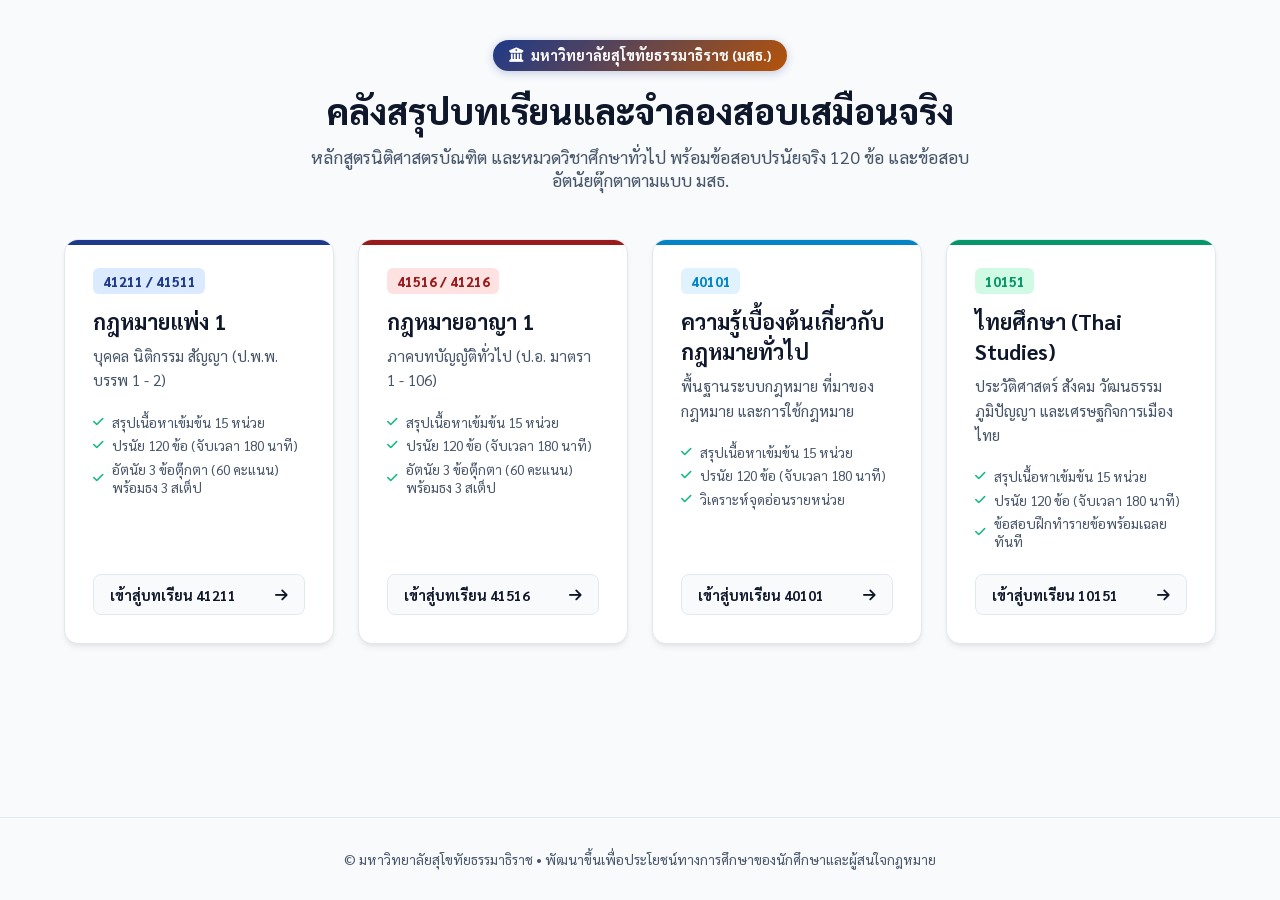
==== index.html @ d1eff7e3 "feat: complete STOU law interactive exam apps (40101, 10151, 41516, 41211)" ====
<!DOCTYPE html>
<html lang="th" data-theme="light">
<head>
  <meta charset="UTF-8">
  <meta name="viewport" content="width=device-width, initial-scale=1.0">
  <title>ศูนย์รวมสื่อสรุปบทเรียนและคลังข้อสอบ มสธ. (นิติศาสตร์ & หมวดศึกษาทั่วไป)</title>
  
  <link rel="preconnect" href="https://fonts.googleapis.com">
  <link rel="preconnect" href="https://fonts.gstatic.com" crossorigin>
  <link href="https://fonts.googleapis.com/css2?family=Prompt:wght@400;600;700;800&family=Sarabun:wght@300;400;500;600;700&display=swap" rel="stylesheet">
  <link rel="stylesheet" href="https://cdnjs.cloudflare.com/ajax/libs/font-awesome/6.4.0/css/all.min.css">
  
  <style>
    :root {
      --primary: #1e3a8a;
      --bg: #f8fafc;
      --card: #ffffff;
      --border: #e2e8f0;
      --text: #0f172a;
      --muted: #475569;
      --radius: 14px;
      --shadow: 0 4px 6px -1px rgba(0,0,0,0.07), 0 2px 4px -2px rgba(0,0,0,0.05);
      --font: 'Sarabun', sans-serif;
    }
    [data-theme="dark"] {
      --bg: #0b0f19;
      --card: #131b2e;
      --border: #2d3748;
      --text: #f1f5f9;
      --muted: #94a3b8;
    }
    * { box-sizing: border-box; margin: 0; padding: 0; font-family: var(--font); }
    body { background-color: var(--bg); color: var(--text); min-height: 100vh; display: flex; flex-direction: column; }
    .container { max-width: 1200px; margin: 0 auto; padding: 2.5rem 1.5rem; width: 100%; flex: 1; }
    .header { text-align: center; margin-bottom: 3rem; }
    .badge-hub { display: inline-flex; align-items: center; gap: 0.5rem; background: linear-gradient(135deg, #1e3a8a, #b45309); color: #fff; padding: 0.4rem 1rem; border-radius: 9999px; font-weight: 700; font-size: 0.9rem; margin-bottom: 1rem; box-shadow: 0 2px 8px rgba(30,58,138,0.25); }
    .header h1 { font-size: 2.2rem; margin-bottom: 0.75rem; font-weight: 800; }
    .header p { color: var(--muted); font-size: 1.1rem; max-width: 680px; margin: 0 auto; }
    .grid { display: grid; grid-template-columns: repeat(auto-fit, minmax(270px, 1fr)); gap: 1.5rem; }
    .course-card { background-color: var(--card); border: 1px solid var(--border); border-radius: var(--radius); padding: 1.75rem; text-decoration: none; color: inherit; box-shadow: var(--shadow); transition: all 0.25s ease; display: flex; flex-direction: column; justify-content: space-between; position: relative; overflow: hidden; }
    .course-card:hover { transform: translateY(-4px); box-shadow: 0 12px 20px -5px rgba(0,0,0,0.12); border-color: var(--primary); }
    .course-card::before { content: ""; position: absolute; top: 0; left: 0; right: 0; height: 5px; }
    .c-41211::before { background: #1e3a8a; }
    .c-41516::before { background: #991b1b; }
    .c-40101::before { background: #0284c7; }
    .c-10151::before { background: #059669; }
    .code-tag { font-size: 0.85rem; font-weight: 800; padding: 0.25rem 0.6rem; border-radius: 6px; display: inline-block; margin-bottom: 0.75rem; }
    .c-41211 .code-tag { background: #dbeafe; color: #1e3a8a; }
    .c-41516 .code-tag { background: #fee2e2; color: #991b1b; }
    .c-40101 .code-tag { background: #e0f2fe; color: #0284c7; }
    .c-10151 .code-tag { background: #d1fae5; color: #059669; }
    .course-card h2 { font-size: 1.35rem; margin-bottom: 0.5rem; font-weight: 700; line-height: 1.4; }
    .course-card p { font-size: 0.95rem; color: var(--muted); line-height: 1.6; margin-bottom: 1.25rem; }
    .features-list { list-style: none; font-size: 0.85rem; color: var(--muted); margin-bottom: 1.5rem; }
    .features-list li { margin-bottom: 0.35rem; display: flex; align-items: center; gap: 0.5rem; }
    .features-list li i { font-size: 0.75rem; color: #10b981; }
    .enter-btn { display: inline-flex; align-items: center; justify-content: space-between; background: var(--bg); border: 1px solid var(--border); padding: 0.65rem 1rem; border-radius: 8px; font-weight: 700; font-size: 0.9rem; transition: all 0.2s; }
    .course-card:hover .enter-btn { background: var(--primary); color: #fff; border-color: var(--primary); }
    footer { text-align: center; padding: 2rem; border-top: 1px solid var(--border); font-size: 0.85rem; color: var(--muted); }
  </style>
</head>
<body>

  <div class="container">
    <div class="header">
      <div class="badge-hub">
        <i class="fas fa-university"></i> มหาวิทยาลัยสุโขทัยธรรมาธิราช (มสธ.)
      </div>
      <h1>คลังสรุปบทเรียนและจำลองสอบเสมือนจริง</h1>
      <p>หลักสูตรนิติศาสตรบัณฑิต และหมวดวิชาศึกษาทั่วไป พร้อมข้อสอบปรนัยจริง 120 ข้อ และข้อสอบอัตนัยตุ๊กตาตามแบบ มสธ.</p>
    </div>

    <div class="grid">
      <!-- 41211 Civil Law 1 -->
      <a href="41211-civil-law-1/index.html" class="course-card c-41211">
        <div>
          <span class="code-tag">41211 / 41511</span>
          <h2>กฎหมายแพ่ง 1</h2>
          <p>บุคคล นิติกรรม สัญญา (ป.พ.พ. บรรพ 1 - 2)</p>
          <ul class="features-list">
            <li><i class="fas fa-check"></i> สรุปเนื้อหาเข้มข้น 15 หน่วย</li>
            <li><i class="fas fa-check"></i> ปรนัย 120 ข้อ (จับเวลา 180 นาที)</li>
            <li><i class="fas fa-check"></i> อัตนัย 3 ข้อตุ๊กตา (60 คะแนน) พร้อมธง 3 สเต็ป</li>
          </ul>
        </div>
        <div class="enter-btn">
          <span>เข้าสู่บทเรียน 41211</span>
          <i class="fas fa-arrow-right"></i>
        </div>
      </a>

      <!-- 41516 Criminal Law 1 -->
      <a href="41516-criminal-law-1/index.html" class="course-card c-41516">
        <div>
          <span class="code-tag">41516 / 41216</span>
          <h2>กฎหมายอาญา 1</h2>
          <p>ภาคบทบัญญัติทั่วไป (ป.อ. มาตรา 1 - 106)</p>
          <ul class="features-list">
            <li><i class="fas fa-check"></i> สรุปเนื้อหาเข้มข้น 15 หน่วย</li>
            <li><i class="fas fa-check"></i> ปรนัย 120 ข้อ (จับเวลา 180 นาที)</li>
            <li><i class="fas fa-check"></i> อัตนัย 3 ข้อตุ๊กตา (60 คะแนน) พร้อมธง 3 สเต็ป</li>
          </ul>
        </div>
        <div class="enter-btn">
          <span>เข้าสู่บทเรียน 41516</span>
          <i class="fas fa-arrow-right"></i>
        </div>
      </a>

      <!-- 40101 General Law Knowledge -->
      <a href="40101 general law knowledge/index.html" class="course-card c-40101">
        <div>
          <span class="code-tag">40101</span>
          <h2>ความรู้เบื้องต้นเกี่ยวกับกฎหมายทั่วไป</h2>
          <p>พื้นฐานระบบกฎหมาย ที่มาของกฎหมาย และการใช้กฎหมาย</p>
          <ul class="features-list">
            <li><i class="fas fa-check"></i> สรุปเนื้อหาเข้มข้น 15 หน่วย</li>
            <li><i class="fas fa-check"></i> ปรนัย 120 ข้อ (จับเวลา 180 นาที)</li>
            <li><i class="fas fa-check"></i> วิเคราะห์จุดอ่อนรายหน่วย</li>
          </ul>
        </div>
        <div class="enter-btn">
          <span>เข้าสู่บทเรียน 40101</span>
          <i class="fas fa-arrow-right"></i>
        </div>
      </a>

      <!-- 10151 Thai Studies -->
      <a href="10151-thai-studies/index.html" class="course-card c-10151">
        <div>
          <span class="code-tag">10151</span>
          <h2>ไทยศึกษา (Thai Studies)</h2>
          <p>ประวัติศาสตร์ สังคม วัฒนธรรม ภูมิปัญญา และเศรษฐกิจการเมืองไทย</p>
          <ul class="features-list">
            <li><i class="fas fa-check"></i> สรุปเนื้อหาเข้มข้น 15 หน่วย</li>
            <li><i class="fas fa-check"></i> ปรนัย 120 ข้อ (จับเวลา 180 นาที)</li>
            <li><i class="fas fa-check"></i> ข้อสอบฝึกทำรายข้อพร้อมเฉลยทันที</li>
          </ul>
        </div>
        <div class="enter-btn">
          <span>เข้าสู่บทเรียน 10151</span>
          <i class="fas fa-arrow-right"></i>
        </div>
      </a>
    </div>
  </div>

  <footer>
    <p>© มหาวิทยาลัยสุโขทัยธรรมาธิราช • พัฒนาขึ้นเพื่อประโยชน์ทางการศึกษาของนักศึกษาและผู้สนใจกฎหมาย</p>
  </footer>

</body>
</html>
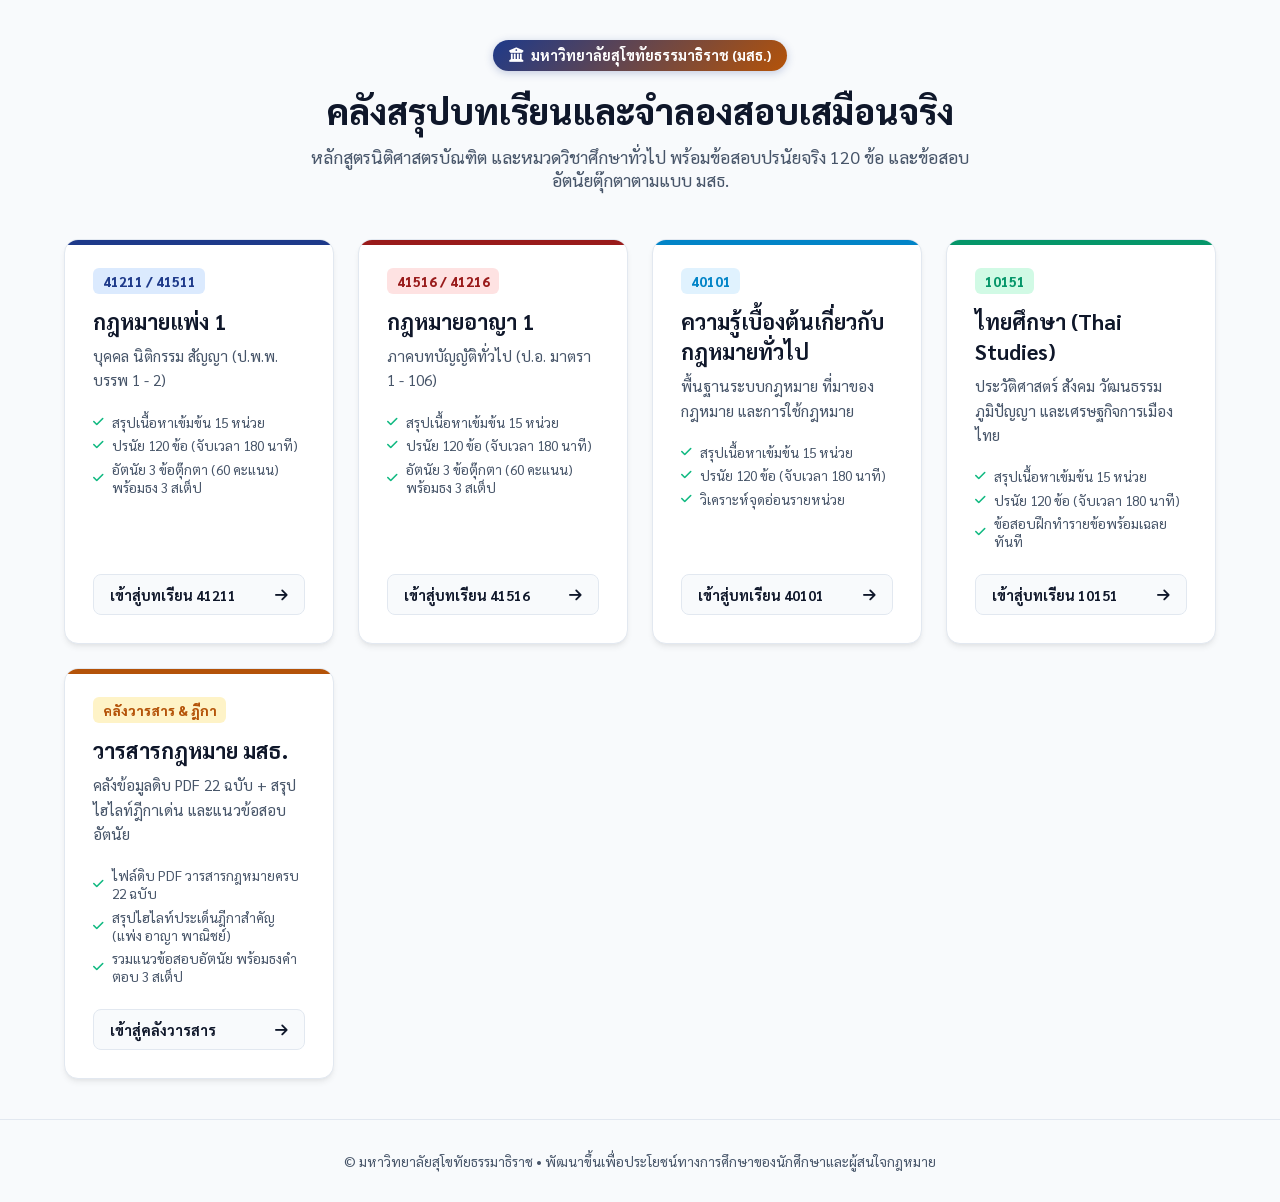
==== commit fb760f9e: "Add STOU Law Journals (22 PDF raw files, interactive index page, and case highlights summary)" ====
--- a/index.html
+++ b/index.html
@@ -44,11 +44,13 @@
     .c-41516::before { background: #991b1b; }
     .c-40101::before { background: #0284c7; }
     .c-10151::before { background: #059669; }
+    .c-journal::before { background: #b45309; }
     .code-tag { font-size: 0.85rem; font-weight: 800; padding: 0.25rem 0.6rem; border-radius: 6px; display: inline-block; margin-bottom: 0.75rem; }
     .c-41211 .code-tag { background: #dbeafe; color: #1e3a8a; }
     .c-41516 .code-tag { background: #fee2e2; color: #991b1b; }
     .c-40101 .code-tag { background: #e0f2fe; color: #0284c7; }
     .c-10151 .code-tag { background: #d1fae5; color: #059669; }
+    .c-journal .code-tag { background: #fef3c7; color: #b45309; }
     .course-card h2 { font-size: 1.35rem; margin-bottom: 0.5rem; font-weight: 700; line-height: 1.4; }
     .course-card p { font-size: 0.95rem; color: var(--muted); line-height: 1.6; margin-bottom: 1.25rem; }
     .features-list { list-style: none; font-size: 0.85rem; color: var(--muted); margin-bottom: 1.5rem; }
@@ -142,6 +144,24 @@
           <i class="fas fa-arrow-right"></i>
         </div>
       </a>
+
+      <!-- STOU Law Journals -->
+      <a href="stou-law-journals/index.html" class="course-card c-journal">
+        <div>
+          <span class="code-tag">คลังวารสาร & ฎีกา</span>
+          <h2>วารสารกฎหมาย มสธ.</h2>
+          <p>คลังข้อมูลดิบ PDF 22 ฉบับ + สรุปไฮไลท์ฎีกาเด่น และแนวข้อสอบอัตนัย</p>
+          <ul class="features-list">
+            <li><i class="fas fa-check"></i> ไฟล์ดิบ PDF วารสารกฎหมายครบ 22 ฉบับ</li>
+            <li><i class="fas fa-check"></i> สรุปไฮไลท์ประเด็นฎีกาสำคัญ (แพ่ง อาญา พาณิชย์)</li>
+            <li><i class="fas fa-check"></i> รวมแนวข้อสอบอัตนัย พร้อมธงคำตอบ 3 สเต็ป</li>
+          </ul>
+        </div>
+        <div class="enter-btn">
+          <span>เข้าสู่คลังวารสาร</span>
+          <i class="fas fa-arrow-right"></i>
+        </div>
+      </a>
     </div>
   </div>
 
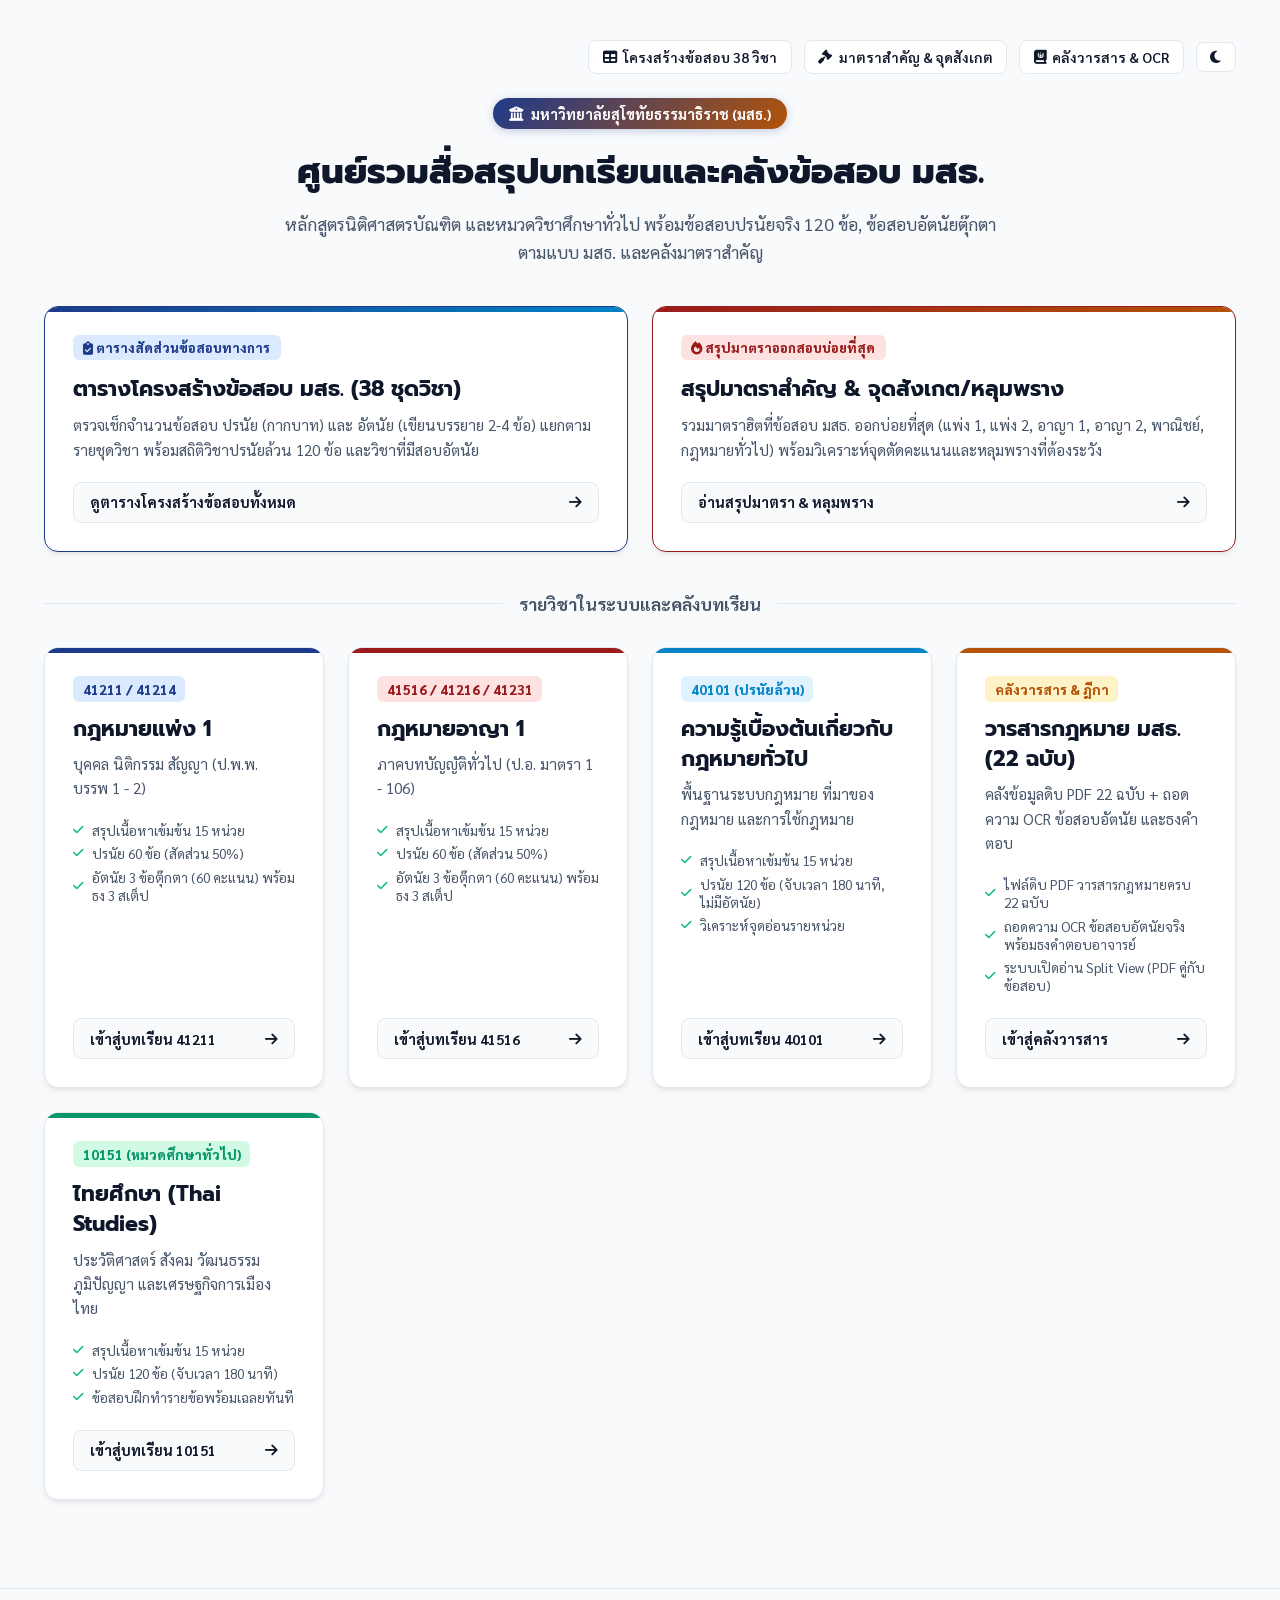
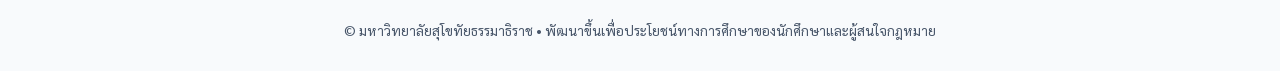
==== commit a5d4509a: "feat: add STOU exam structure table from official docs and high-yield key legal articles summary wit" ====
--- a/index.html
+++ b/index.html
@@ -31,12 +31,100 @@
     }
     * { box-sizing: border-box; margin: 0; padding: 0; font-family: var(--font); }
     body { background-color: var(--bg); color: var(--text); min-height: 100vh; display: flex; flex-direction: column; }
-    .container { max-width: 1200px; margin: 0 auto; padding: 2.5rem 1.5rem; width: 100%; flex: 1; }
-    .header { text-align: center; margin-bottom: 3rem; }
+    .container { max-width: 1240px; margin: 0 auto; padding: 2.5rem 1.5rem; width: 100%; flex: 1; }
+    
+    .top-nav {
+      display: flex;
+      align-items: center;
+      justify-content: flex-end;
+      gap: 0.75rem;
+      margin-bottom: 1.5rem;
+    }
+    .btn-top {
+      background: var(--card);
+      border: 1px solid var(--border);
+      color: var(--text);
+      padding: 0.45rem 0.85rem;
+      border-radius: 8px;
+      font-size: 0.88rem;
+      font-weight: 600;
+      text-decoration: none;
+      display: inline-flex;
+      align-items: center;
+      gap: 0.4rem;
+      cursor: pointer;
+      transition: all 0.2s;
+    }
+    .btn-top:hover { background: var(--bg); border-color: var(--primary); }
+
+    .header { text-align: center; margin-bottom: 2.5rem; }
     .badge-hub { display: inline-flex; align-items: center; gap: 0.5rem; background: linear-gradient(135deg, #1e3a8a, #b45309); color: #fff; padding: 0.4rem 1rem; border-radius: 9999px; font-weight: 700; font-size: 0.9rem; margin-bottom: 1rem; box-shadow: 0 2px 8px rgba(30,58,138,0.25); }
-    .header h1 { font-size: 2.2rem; margin-bottom: 0.75rem; font-weight: 800; }
-    .header p { color: var(--muted); font-size: 1.1rem; max-width: 680px; margin: 0 auto; }
-    .grid { display: grid; grid-template-columns: repeat(auto-fit, minmax(270px, 1fr)); gap: 1.5rem; }
+    .header h1 { font-size: 2.2rem; margin-bottom: 0.75rem; font-weight: 800; font-family: 'Prompt', sans-serif; }
+    .header p { color: var(--muted); font-size: 1.1rem; max-width: 720px; margin: 0 auto; line-height: 1.6; }
+
+    /* Highlights Row for New Tools */
+    .hero-features {
+      display: grid;
+      grid-template-columns: repeat(auto-fit, minmax(340px, 1fr));
+      gap: 1.5rem;
+      margin-bottom: 2.5rem;
+    }
+    .hero-box {
+      background: var(--card);
+      border: 1.5px solid var(--border);
+      border-radius: var(--radius);
+      padding: 1.75rem;
+      box-shadow: var(--shadow);
+      text-decoration: none;
+      color: inherit;
+      display: flex;
+      flex-direction: column;
+      justify-content: space-between;
+      position: relative;
+      overflow: hidden;
+      transition: all 0.25s ease;
+    }
+    .hero-box:hover {
+      transform: translateY(-4px);
+      box-shadow: 0 12px 20px -5px rgba(0,0,0,0.12);
+    }
+    .hero-box.h-structure { border-color: #1e3a8a; }
+    .hero-box.h-structure::before { content: ""; position: absolute; top: 0; left: 0; right: 0; height: 5px; background: linear-gradient(135deg, #1e3a8a, #0284c7); }
+    .hero-box.h-articles { border-color: #991b1b; }
+    .hero-box.h-articles::before { content: ""; position: absolute; top: 0; left: 0; right: 0; height: 5px; background: linear-gradient(135deg, #991b1b, #b45309); }
+
+    .hero-tag {
+      font-size: 0.82rem;
+      font-weight: 800;
+      padding: 0.25rem 0.65rem;
+      border-radius: 6px;
+      display: inline-block;
+      margin-bottom: 0.75rem;
+    }
+    .h-structure .hero-tag { background: #dbeafe; color: #1e3a8a; }
+    .h-articles .hero-tag { background: #fee2e2; color: #991b1b; }
+    .hero-box h3 { font-size: 1.35rem; font-weight: 700; margin-bottom: 0.5rem; font-family: 'Prompt', sans-serif; }
+    .hero-box p { font-size: 0.95rem; color: var(--muted); line-height: 1.6; margin-bottom: 1.25rem; }
+    
+    .section-divider {
+      display: flex;
+      align-items: center;
+      gap: 1rem;
+      margin: 1rem 0 2rem 0;
+      color: var(--muted);
+      font-weight: 700;
+      font-size: 1.1rem;
+      font-family: 'Prompt', sans-serif;
+    }
+    .section-divider::before, .section-divider::after {
+      content: "";
+      flex: 1;
+      height: 1px;
+      background: var(--border);
+    }
+
+    /* Course Cards Grid */
+    .grid { display: grid; grid-template-columns: repeat(auto-fit, minmax(280px, 1fr)); gap: 1.5rem; }
     .course-card { background-color: var(--card); border: 1px solid var(--border); border-radius: var(--radius); padding: 1.75rem; text-decoration: none; color: inherit; box-shadow: var(--shadow); transition: all 0.25s ease; display: flex; flex-direction: column; justify-content: space-between; position: relative; overflow: hidden; }
     .course-card:hover { transform: translateY(-4px); box-shadow: 0 12px 20px -5px rgba(0,0,0,0.12); border-color: var(--primary); }
     .course-card::before { content: ""; position: absolute; top: 0; left: 0; right: 0; height: 5px; }
@@ -51,37 +139,87 @@
     .c-40101 .code-tag { background: #e0f2fe; color: #0284c7; }
     .c-10151 .code-tag { background: #d1fae5; color: #059669; }
     .c-journal .code-tag { background: #fef3c7; color: #b45309; }
-    .course-card h2 { font-size: 1.35rem; margin-bottom: 0.5rem; font-weight: 700; line-height: 1.4; }
+    .course-card h2 { font-size: 1.35rem; margin-bottom: 0.5rem; font-weight: 700; line-height: 1.4; font-family: 'Prompt', sans-serif; }
     .course-card p { font-size: 0.95rem; color: var(--muted); line-height: 1.6; margin-bottom: 1.25rem; }
     .features-list { list-style: none; font-size: 0.85rem; color: var(--muted); margin-bottom: 1.5rem; }
     .features-list li { margin-bottom: 0.35rem; display: flex; align-items: center; gap: 0.5rem; }
     .features-list li i { font-size: 0.75rem; color: #10b981; }
     .enter-btn { display: inline-flex; align-items: center; justify-content: space-between; background: var(--bg); border: 1px solid var(--border); padding: 0.65rem 1rem; border-radius: 8px; font-weight: 700; font-size: 0.9rem; transition: all 0.2s; }
-    .course-card:hover .enter-btn { background: var(--primary); color: #fff; border-color: var(--primary); }
-    footer { text-align: center; padding: 2rem; border-top: 1px solid var(--border); font-size: 0.85rem; color: var(--muted); }
+    .course-card:hover .enter-btn, .hero-box:hover .enter-btn { background: var(--primary); color: #fff; border-color: var(--primary); }
+    .hero-box.h-articles:hover .enter-btn { background: #991b1b; border-color: #991b1b; }
+
+    footer { text-align: center; padding: 2rem; border-top: 1px solid var(--border); font-size: 0.85rem; color: var(--muted); margin-top: 3rem; }
   </style>
 </head>
 <body>
 
   <div class="container">
+    <div class="top-nav">
+      <a href="exam-structure.html" class="btn-top">
+        <i class="fas fa-table"></i> โครงสร้างข้อสอบ 38 วิชา
+      </a>
+      <a href="key-articles.html" class="btn-top">
+        <i class="fas fa-gavel"></i> มาตราสำคัญ & จุดสังเกต
+      </a>
+      <a href="stou-law-journals/index.html" class="btn-top">
+        <i class="fas fa-book-journal-whills"></i> คลังวารสาร & OCR
+      </a>
+      <button class="btn-top" onclick="toggleTheme()" title="สลับโหมดมืด/สว่าง">
+        <i class="fas fa-moon" id="themeIcon"></i>
+      </button>
+    </div>
+
     <div class="header">
       <div class="badge-hub">
         <i class="fas fa-university"></i> มหาวิทยาลัยสุโขทัยธรรมาธิราช (มสธ.)
       </div>
-      <h1>คลังสรุปบทเรียนและจำลองสอบเสมือนจริง</h1>
-      <p>หลักสูตรนิติศาสตรบัณฑิต และหมวดวิชาศึกษาทั่วไป พร้อมข้อสอบปรนัยจริง 120 ข้อ และข้อสอบอัตนัยตุ๊กตาตามแบบ มสธ.</p>
+      <h1>ศูนย์รวมสื่อสรุปบทเรียนและคลังข้อสอบ มสธ.</h1>
+      <p>หลักสูตรนิติศาสตรบัณฑิต และหมวดวิชาศึกษาทั่วไป พร้อมข้อสอบปรนัยจริง 120 ข้อ, ข้อสอบอัตนัยตุ๊กตาตามแบบ มสธ. และคลังมาตราสำคัญ</p>
+    </div>
+
+    <!-- Hero Features: Exam Structure & Key Articles -->
+    <div class="hero-features">
+      <!-- 1. Exam Structure -->
+      <a href="exam-structure.html" class="hero-box h-structure">
+        <div>
+          <span class="hero-tag"><i class="fas fa-clipboard-check"></i> ตารางสัดส่วนข้อสอบทางการ</span>
+          <h3>ตารางโครงสร้างข้อสอบ มสธ. (38 ชุดวิชา)</h3>
+          <p>ตรวจเช็กจำนวนข้อสอบ ปรนัย (กากบาท) และ อัตนัย (เขียนบรรยาย 2-4 ข้อ) แยกตามรายชุดวิชา พร้อมสถิติวิชาปรนัยล้วน 120 ข้อ และวิชาที่มีสอบอัตนัย</p>
+        </div>
+        <div class="enter-btn">
+          <span>ดูตารางโครงสร้างข้อสอบทั้งหมด</span>
+          <i class="fas fa-arrow-right"></i>
+        </div>
+      </a>
+
+      <!-- 2. High-Yield Articles & Pitfalls -->
+      <a href="key-articles.html" class="hero-box h-articles">
+        <div>
+          <span class="hero-tag"><i class="fas fa-fire"></i> สรุปมาตราออกสอบบ่อยที่สุด</span>
+          <h3>สรุปมาตราสำคัญ & จุดสังเกต/หลุมพราง</h3>
+          <p>รวมมาตราฮิตที่ข้อสอบ มสธ. ออกบ่อยที่สุด (แพ่ง 1, แพ่ง 2, อาญา 1, อาญา 2, พาณิชย์, กฎหมายทั่วไป) พร้อมวิเคราะห์จุดตัดคะแนนและหลุมพรางที่ต้องระวัง</p>
+        </div>
+        <div class="enter-btn">
+          <span>อ่านสรุปมาตรา & หลุมพราง</span>
+          <i class="fas fa-arrow-right"></i>
+        </div>
+      </a>
+    </div>
+
+    <div class="section-divider">
+      <span>รายวิชาในระบบและคลังบทเรียน</span>
     </div>
 
     <div class="grid">
       <!-- 41211 Civil Law 1 -->
       <a href="41211-civil-law-1/index.html" class="course-card c-41211">
         <div>
-          <span class="code-tag">41211 / 41511</span>
+          <span class="code-tag">41211 / 41214</span>
           <h2>กฎหมายแพ่ง 1</h2>
           <p>บุคคล นิติกรรม สัญญา (ป.พ.พ. บรรพ 1 - 2)</p>
           <ul class="features-list">
             <li><i class="fas fa-check"></i> สรุปเนื้อหาเข้มข้น 15 หน่วย</li>
-            <li><i class="fas fa-check"></i> ปรนัย 120 ข้อ (จับเวลา 180 นาที)</li>
+            <li><i class="fas fa-check"></i> ปรนัย 60 ข้อ (สัดส่วน 50%)</li>
             <li><i class="fas fa-check"></i> อัตนัย 3 ข้อตุ๊กตา (60 คะแนน) พร้อมธง 3 สเต็ป</li>
           </ul>
         </div>
@@ -94,12 +232,12 @@
       <!-- 41516 Criminal Law 1 -->
       <a href="41516-criminal-law-1/index.html" class="course-card c-41516">
         <div>
-          <span class="code-tag">41516 / 41216</span>
+          <span class="code-tag">41516 / 41216 / 41231</span>
           <h2>กฎหมายอาญา 1</h2>
           <p>ภาคบทบัญญัติทั่วไป (ป.อ. มาตรา 1 - 106)</p>
           <ul class="features-list">
             <li><i class="fas fa-check"></i> สรุปเนื้อหาเข้มข้น 15 หน่วย</li>
-            <li><i class="fas fa-check"></i> ปรนัย 120 ข้อ (จับเวลา 180 นาที)</li>
+            <li><i class="fas fa-check"></i> ปรนัย 60 ข้อ (สัดส่วน 50%)</li>
             <li><i class="fas fa-check"></i> อัตนัย 3 ข้อตุ๊กตา (60 คะแนน) พร้อมธง 3 สเต็ป</li>
           </ul>
         </div>
@@ -112,17 +250,35 @@
       <!-- 40101 General Law Knowledge -->
       <a href="40101 general law knowledge/index.html" class="course-card c-40101">
         <div>
-          <span class="code-tag">40101</span>
+          <span class="code-tag">40101 (ปรนัยล้วน)</span>
           <h2>ความรู้เบื้องต้นเกี่ยวกับกฎหมายทั่วไป</h2>
           <p>พื้นฐานระบบกฎหมาย ที่มาของกฎหมาย และการใช้กฎหมาย</p>
           <ul class="features-list">
             <li><i class="fas fa-check"></i> สรุปเนื้อหาเข้มข้น 15 หน่วย</li>
-            <li><i class="fas fa-check"></i> ปรนัย 120 ข้อ (จับเวลา 180 นาที)</li>
+            <li><i class="fas fa-check"></i> ปรนัย 120 ข้อ (จับเวลา 180 นาที, ไม่มีอัตนัย)</li>
             <li><i class="fas fa-check"></i> วิเคราะห์จุดอ่อนรายหน่วย</li>
           </ul>
         </div>
         <div class="enter-btn">
           <span>เข้าสู่บทเรียน 40101</span>
+          <i class="fas fa-arrow-right"></i>
+        </div>
+      </a>
+
+      <!-- STOU Law Journals -->
+      <a href="stou-law-journals/index.html" class="course-card c-journal">
+        <div>
+          <span class="code-tag">คลังวารสาร & ฎีกา</span>
+          <h2>วารสารกฎหมาย มสธ. (22 ฉบับ)</h2>
+          <p>คลังข้อมูลดิบ PDF 22 ฉบับ + ถอดความ OCR ข้อสอบอัตนัย และธงคำตอบ</p>
+          <ul class="features-list">
+            <li><i class="fas fa-check"></i> ไฟล์ดิบ PDF วารสารกฎหมายครบ 22 ฉบับ</li>
+            <li><i class="fas fa-check"></i> ถอดความ OCR ข้อสอบอัตนัยจริง พร้อมธงคำตอบอาจารย์</li>
+            <li><i class="fas fa-check"></i> ระบบเปิดอ่าน Split View (PDF คู่กับข้อสอบ)</li>
+          </ul>
+        </div>
+        <div class="enter-btn">
+          <span>เข้าสู่คลังวารสาร</span>
           <i class="fas fa-arrow-right"></i>
         </div>
       </a>
@@ -130,7 +286,7 @@
       <!-- 10151 Thai Studies -->
       <a href="10151-thai-studies/index.html" class="course-card c-10151">
         <div>
-          <span class="code-tag">10151</span>
+          <span class="code-tag">10151 (หมวดศึกษาทั่วไป)</span>
           <h2>ไทยศึกษา (Thai Studies)</h2>
           <p>ประวัติศาสตร์ สังคม วัฒนธรรม ภูมิปัญญา และเศรษฐกิจการเมืองไทย</p>
           <ul class="features-list">
@@ -144,24 +300,6 @@
           <i class="fas fa-arrow-right"></i>
         </div>
       </a>
-
-      <!-- STOU Law Journals -->
-      <a href="stou-law-journals/index.html" class="course-card c-journal">
-        <div>
-          <span class="code-tag">คลังวารสาร & ฎีกา</span>
-          <h2>วารสารกฎหมาย มสธ.</h2>
-          <p>คลังข้อมูลดิบ PDF 22 ฉบับ + สรุปไฮไลท์ฎีกาเด่น และแนวข้อสอบอัตนัย</p>
-          <ul class="features-list">
-            <li><i class="fas fa-check"></i> ไฟล์ดิบ PDF วารสารกฎหมายครบ 22 ฉบับ</li>
-            <li><i class="fas fa-check"></i> สรุปไฮไลท์ประเด็นฎีกาสำคัญ (แพ่ง อาญา พาณิชย์)</li>
-            <li><i class="fas fa-check"></i> รวมแนวข้อสอบอัตนัย พร้อมธงคำตอบ 3 สเต็ป</li>
-          </ul>
-        </div>
-        <div class="enter-btn">
-          <span>เข้าสู่คลังวารสาร</span>
-          <i class="fas fa-arrow-right"></i>
-        </div>
-      </a>
     </div>
   </div>
 
@@ -169,5 +307,22 @@
     <p>© มหาวิทยาลัยสุโขทัยธรรมาธิราช • พัฒนาขึ้นเพื่อประโยชน์ทางการศึกษาของนักศึกษาและผู้สนใจกฎหมาย</p>
   </footer>
 
+  <script>
+    function toggleTheme() {
+      const root = document.documentElement;
+      const isDark = root.getAttribute('data-theme') === 'dark';
+      root.setAttribute('data-theme', isDark ? 'light' : 'dark');
+      document.getElementById('themeIcon').className = isDark ? 'fas fa-moon' : 'fas fa-sun';
+      localStorage.setItem('stou_theme', isDark ? 'light' : 'dark');
+    }
+
+    window.addEventListener('DOMContentLoaded', () => {
+      const savedTheme = localStorage.getItem('stou_theme');
+      if (savedTheme) {
+        document.documentElement.setAttribute('data-theme', savedTheme);
+        document.getElementById('themeIcon').className = savedTheme === 'dark' ? 'fas fa-sun' : 'fas fa-moon';
+      }
+    });
+  </script>
 </body>
 </html>
